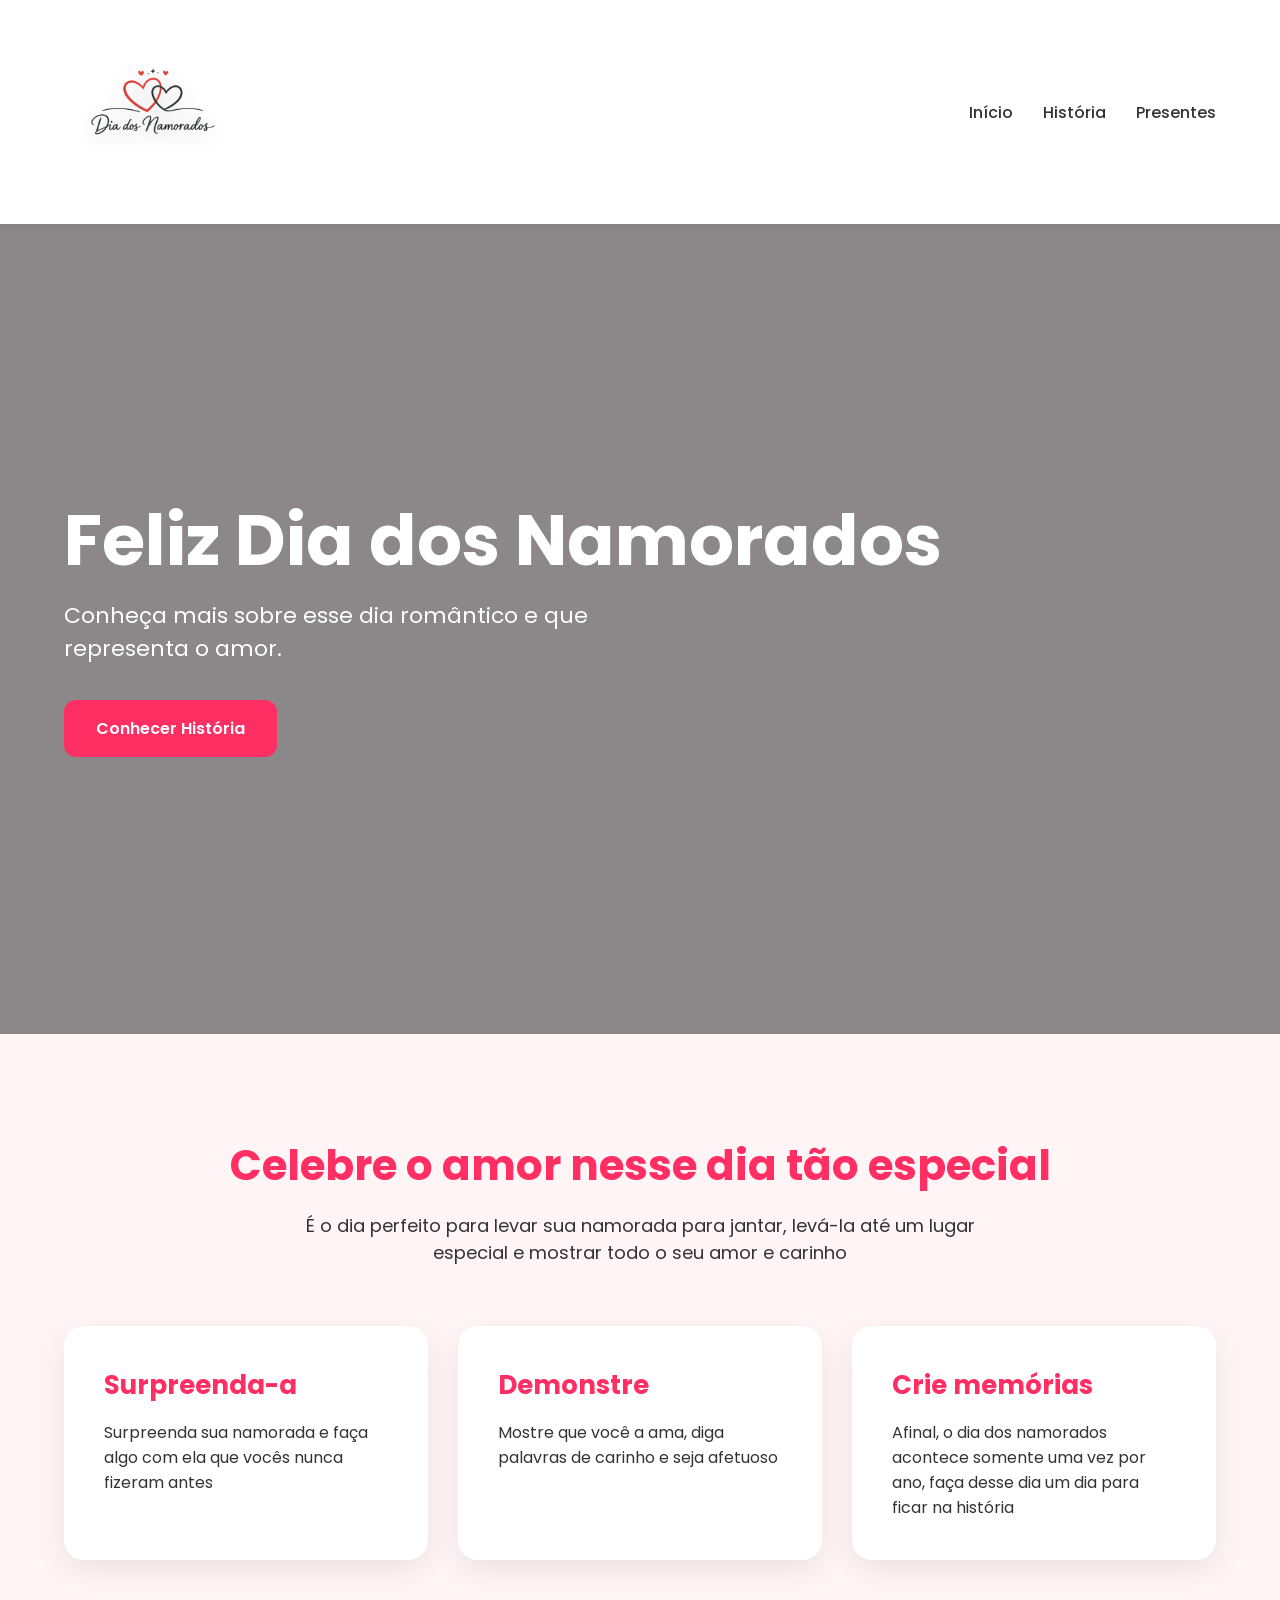
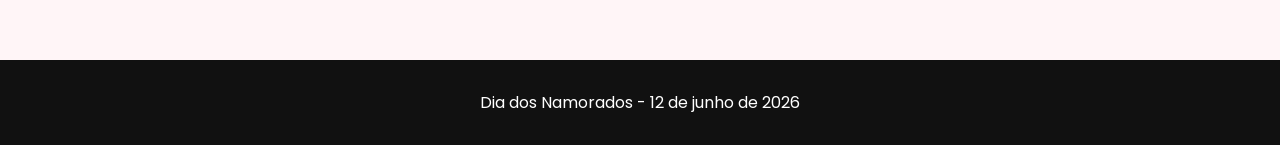
==== index.html @ e1b12d0b "Add files via upload" ====
<!DOCTYPE html>
<html lang="pt-BR">
<head>
  <meta charset="UTF-8" />
  <meta name="viewport" content="width=device-width, initial-scale=1.0"/>
  <title>Dia dos Namorados</title>
  <link rel="stylesheet" href="style.css">
</head>
<body>
 <header class="topo">
    <div class="container nav">
      <div class="logo">
  <a href="index.html">
  <img src="logo.png" alt="Logo LoveDay">
  </a>
</div>
      <nav>
        <a href="index.html">Início</a>
        <a href="historia.html">História</a>
        <a href="presentes.html">Presentes</a>
      </nav>
    </div>
  </header>
  <section class="banner">
    <div class="overlay"></div>

    <div class="container banner-conteudo">
      <h1>Feliz Dia dos Namorados</h1>
      <p>
       Conheça mais sobre esse dia romântico e que representa o amor.
      </p>

      <a href="historia.html" class="btn">
        Conhecer História
      </a>
    </div>
  </section>
<section class="sobre">
    <div class="container">
      <div class="titulo">
        <h2>Celebre o amor nesse dia tão especial</h2>
        <p>
          É o dia perfeito para levar sua namorada para jantar, levá-la até um lugar especial e mostrar todo o seu amor e carinho
        </p>
      </div>

      <div class="cards">

        <div class="card">
          <h3>Surpreenda-a</h3>
          <p>
            Surpreenda sua namorada e faça algo com ela que vocês nunca fizeram antes
          </p>
        </div>

        <div class="card">
          <h3>Demonstre</h3>
          <p>
            Mostre que você a ama, diga palavras de carinho e seja afetuoso
          </p>
        </div>

        <div class="card">
          <h3>Crie memórias</h3>
          <p>
            Afinal, o dia dos namorados acontece somente uma vez por ano, faça desse dia um dia para ficar na história
          </p>
        </div>

      </div>
    </div>
  </section>   
<footer>
    <div class="container">
      <p>Dia dos Namorados - 12 de junho de 2026</p>
    </div>
  </footer>
</body>
</html>
---- style.css ----
@import url('https://fonts.googleapis.com/css2?family=Poppins:wght@300;400;500;600;700&display=swap');

*{
  margin:0;
  padding:0;
  box-sizing:border-box;
}

body{
  font-family:'Poppins', sans-serif;
  background:#fff5f7;
  color:#333;
}

/* CONTAINER */
.container{
  width:90%;
  max-width:1200px;
  margin:auto;
}
.topo{
  background:#ffffff;
  position:sticky;
  top:0;
  z-index:1000;
  box-shadow:0 2px 10px rgba(0,0,0,0.08);
}

.nav{
  display:flex;
  justify-content:space-between;
  align-items:center;
  padding:22px 0;
}

.logo img{
  width:180px;
  height:auto;
  display:block;
  filter: drop-shadow(0 5px 10px rgba(0,0,0,0.2));
  transition:0.3s;
}

.logo img:hover{
  transform:scale(1.05);
}

nav{
  display:flex;
  gap:30px;
}

nav a{
  text-decoration:none;
  color:#333;
  font-weight:500;
  transition:0.3s;
}

nav a:hover{
  color:#ff2e63;
}
.banner{
  position:relative;
  height:90vh;

  background:
  url('https://images.unsplash.com/photo-1518199266791-5375a83190b7?q=80&w=1600&auto=format&fit=crop')
  center/cover;

  display:flex;
  align-items:center;
}

.overlay{
  position:absolute;
  inset:0;
  background:rgba(0,0,0,0.45);
}

.banner-conteudo{
  position:relative;
  z-index:2;
  color:white;
}

.banner-conteudo h1{
  font-size:70px;
  margin-bottom:20px;
  line-height:1.1;
}

.banner-conteudo p{
  font-size:22px;
  margin-bottom:35px;
  max-width:600px;
}

.btn{
  display:inline-block;
  background:#ff2e63;
  color:white;
  text-decoration:none;
  padding:16px 32px;
  border-radius:12px;
  font-weight:600;
  transition:0.3s;
}

.btn:hover{
  background:#e32254;
  transform:translateY(-3px);
}
.sobre{
  padding:100px 0;
}

.titulo{
  text-align:center;
  margin-bottom:60px;
}

.titulo h2,
.titulo h1{
  font-size:42px;
  color:#ff2e63;
  margin-bottom:15px;
}

.titulo p{
  font-size:18px;
  max-width:700px;
  margin:auto;
}
.cards{
  display:grid;
  grid-template-columns:repeat(auto-fit, minmax(280px,1fr));
  gap:30px;
}

.card{
  background:white;
  padding:40px;
  border-radius:20px;
  box-shadow:0 10px 30px rgba(0,0,0,0.08);
  transition:0.3s;
}

.card:hover{
  transform:translateY(-10px);
}

.card h3{
  color:#ff2e63;
  margin-bottom:15px;
  font-size:26px;
}
.pagina{
  padding:100px 0;
  min-height:80vh;
}

.historia-box{
  background:white;
  padding:50px;
  border-radius:20px;
  box-shadow:0 10px 30px rgba(0,0,0,0.08);
}

.historia-box p{
  margin-bottom:20px;
  font-size:18px;
  line-height:1.8;
}
.galeria{
  display:grid;
  grid-template-columns:repeat(auto-fit, minmax(300px,1fr));
  gap:25px;
}

.foto{
  position:relative;
  height:320px;
  border-radius:20px;
  overflow:hidden;
  box-shadow:0 10px 25px rgba(0,0,0,0.12);
  transition:0.4s;
  cursor:pointer;
}

.foto:hover{
  transform:translateY(-8px) scale(1.02);
}

.foto img{
  width:100%;
  height:100%;
  object-fit:cover;
  display:block;
  transition:0.5s;
}

.foto:hover img{
  transform:scale(1.1);
}

/* TEXTO SOBRE A FOTO */
.overlay-foto{
  position:absolute;
  inset:0;

  background:linear-gradient(
    to top,
    rgba(0,0,0,0.85),
    rgba(0,0,0,0.2)
  );

  display:flex;
  flex-direction:column;
  justify-content:flex-end;

  padding:30px;

  opacity:0;
  transition:0.4s;
}

.foto:hover .overlay-foto{
  opacity:1;
}

.overlay-foto h3{
  color:white;
  font-size:28px;
  margin-bottom:10px;

  transform:translateY(20px);
  transition:0.4s;
}

.overlay-foto p{
  color:#f1f1f1;
  font-size:16px;
  line-height:1.5;

  transform:translateY(20px);
  transition:0.5s;
}

.foto:hover .overlay-foto h3,
.foto:hover .overlay-foto p{
  transform:translateY(0);
}
footer{
  background:#111;
  color:white;
  text-align:center;
  padding:30px 0;
}
@media(max-width:768px){

  .nav{
    flex-direction:column;
    gap:20px;
  }

  .banner-conteudo h1{
    font-size:45px;
  }

  .banner-conteudo p{
    font-size:18px;
  }

}
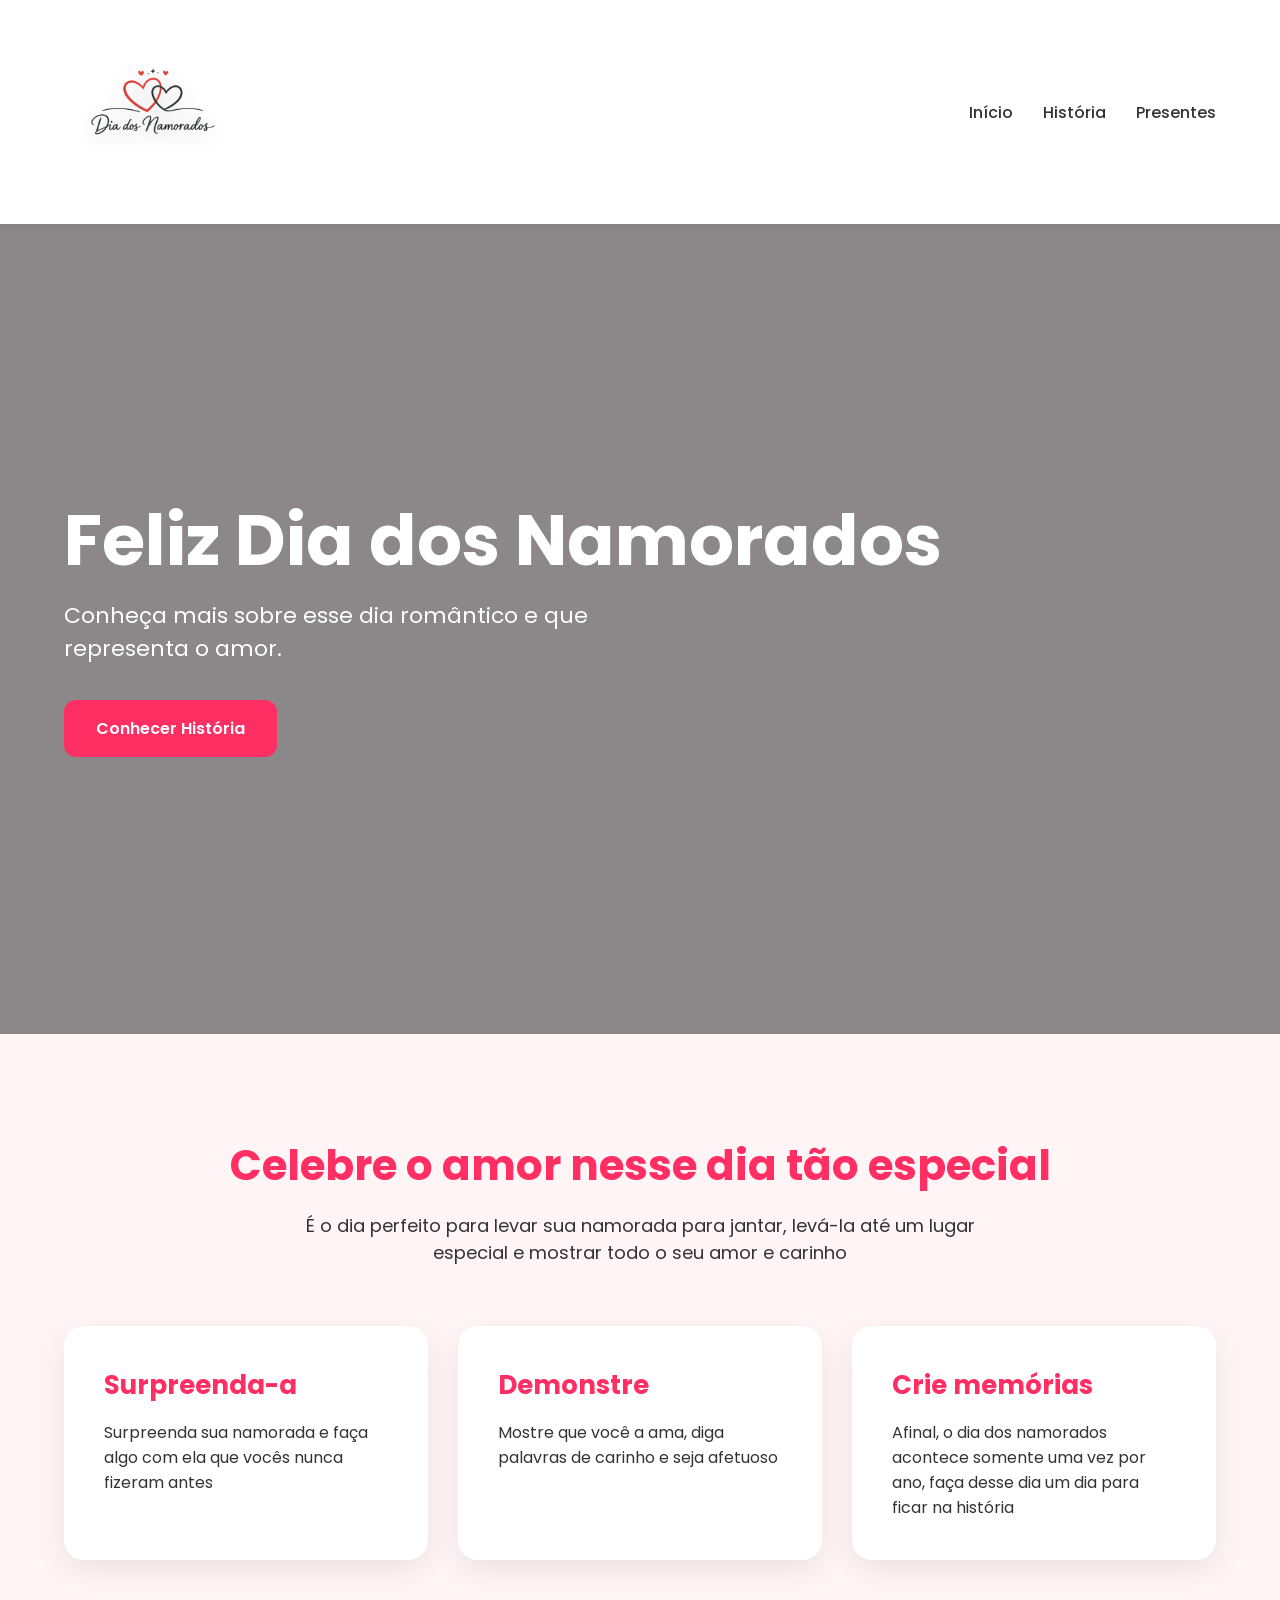
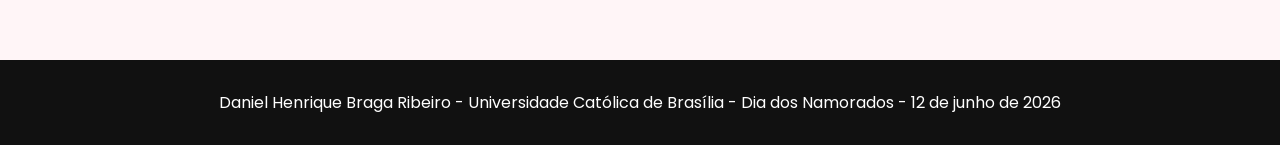
==== commit 6ab94820: "Update index.html" ====
--- a/index.html
+++ b/index.html
@@ -72,8 +72,8 @@
   </section>   
 <footer>
     <div class="container">
-      <p>Dia dos Namorados - 12 de junho de 2026</p>
+      <p>Daniel Henrique Braga Ribeiro - Universidade Católica de Brasília - Dia dos Namorados - 12 de junho de 2026</p>
     </div>
   </footer>
 </body>
-</html>+</html>
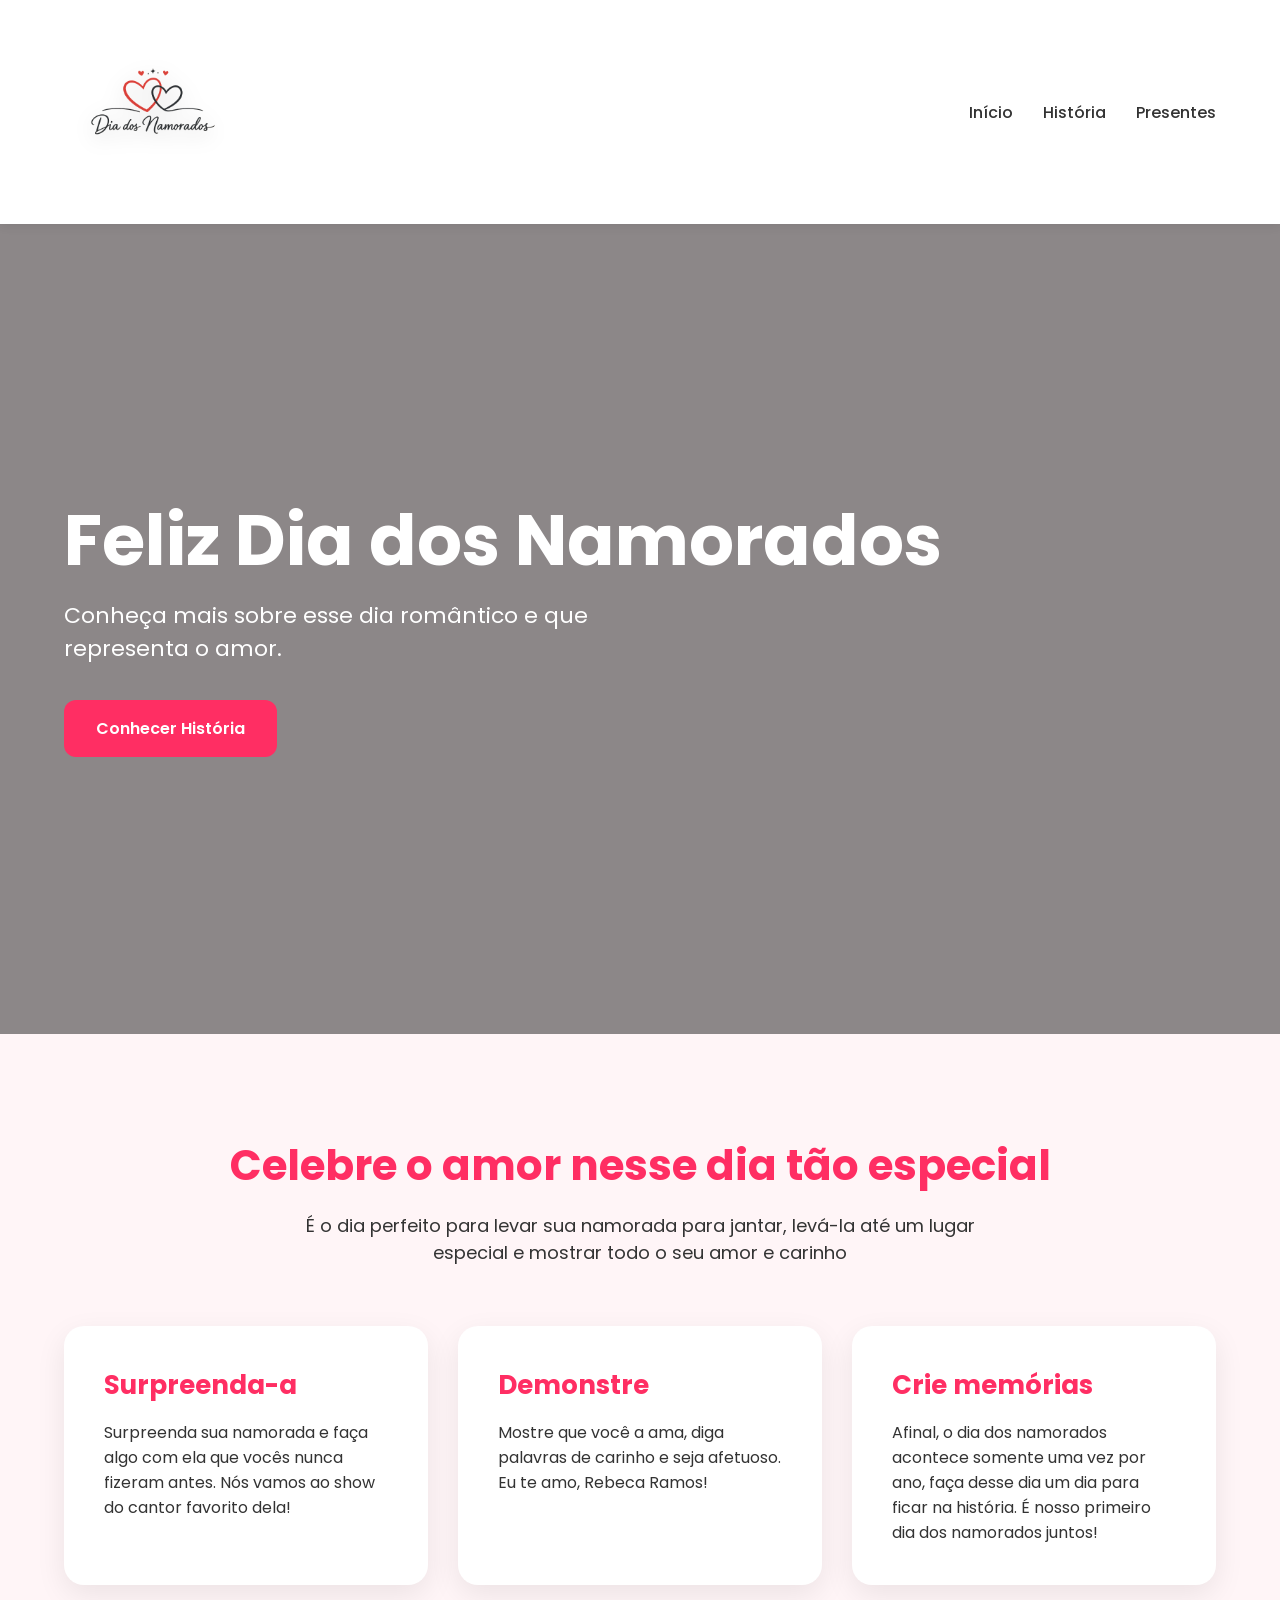
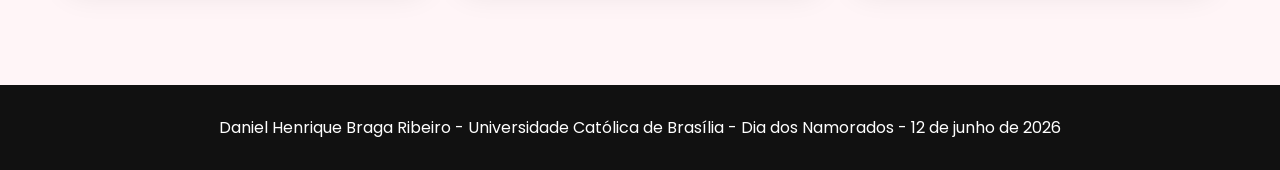
==== commit c609358d: "Update index.html" ====
--- a/index.html
+++ b/index.html
@@ -49,21 +49,21 @@
         <div class="card">
           <h3>Surpreenda-a</h3>
           <p>
-            Surpreenda sua namorada e faça algo com ela que vocês nunca fizeram antes
+            Surpreenda sua namorada e faça algo com ela que vocês nunca fizeram antes. Nós vamos ao show do cantor favorito dela!
           </p>
         </div>
 
         <div class="card">
           <h3>Demonstre</h3>
           <p>
-            Mostre que você a ama, diga palavras de carinho e seja afetuoso
+            Mostre que você a ama, diga palavras de carinho e seja afetuoso. Eu te amo, Rebeca Ramos!
           </p>
         </div>
 
         <div class="card">
           <h3>Crie memórias</h3>
           <p>
-            Afinal, o dia dos namorados acontece somente uma vez por ano, faça desse dia um dia para ficar na história
+            Afinal, o dia dos namorados acontece somente uma vez por ano, faça desse dia um dia para ficar na história. É nosso primeiro dia dos namorados juntos!
           </p>
         </div>
 
